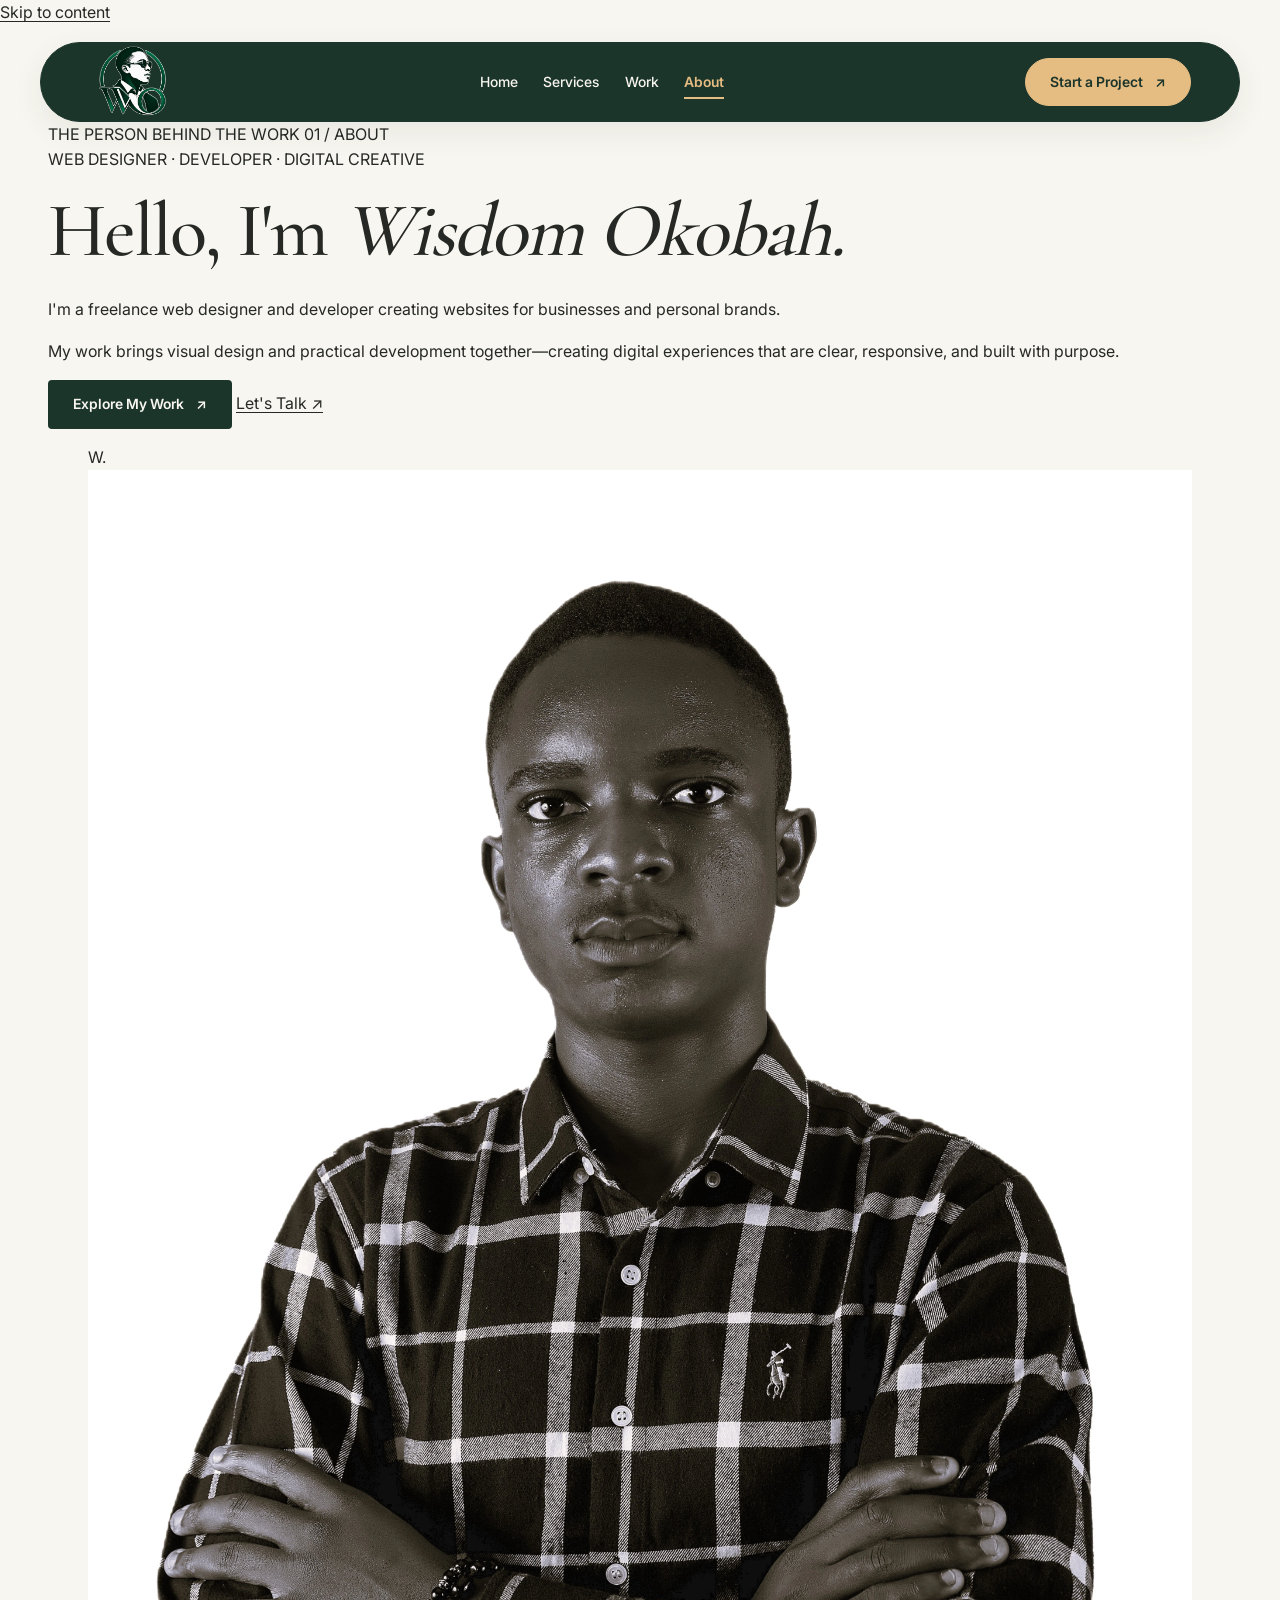
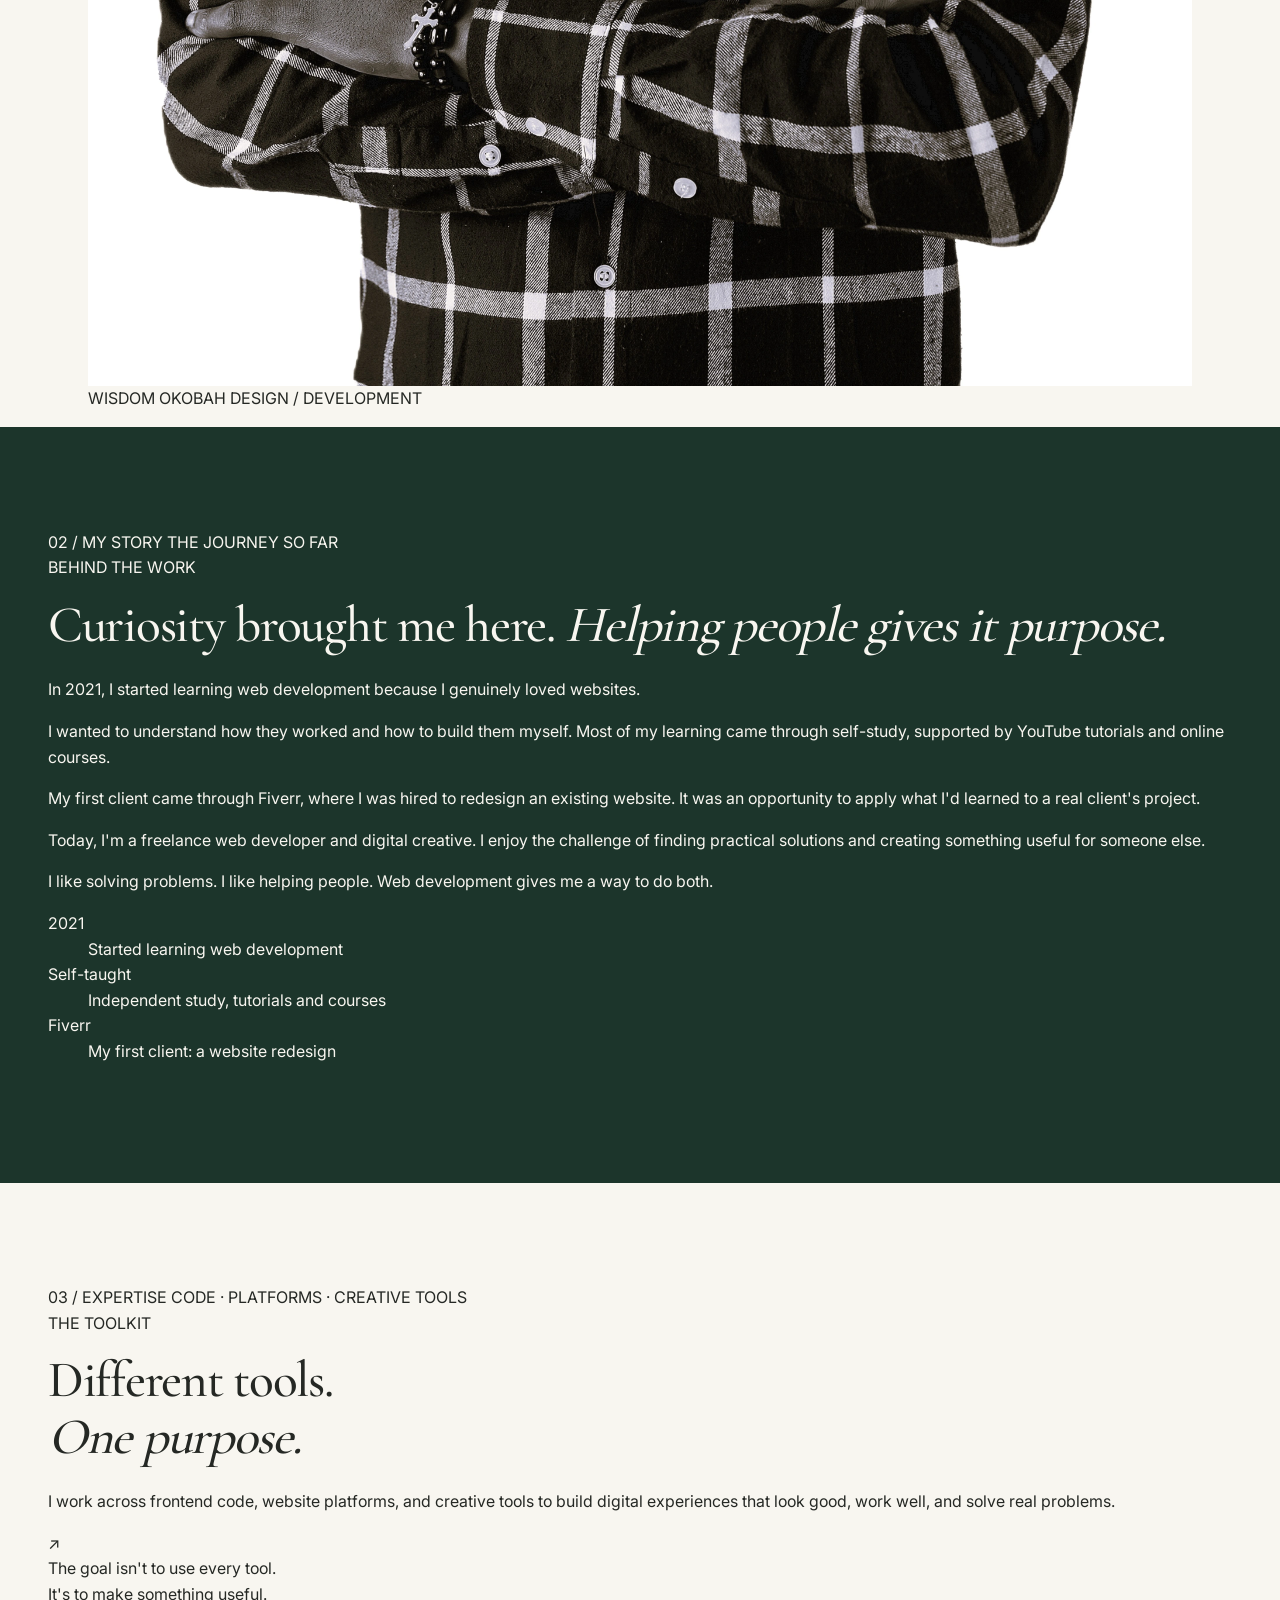
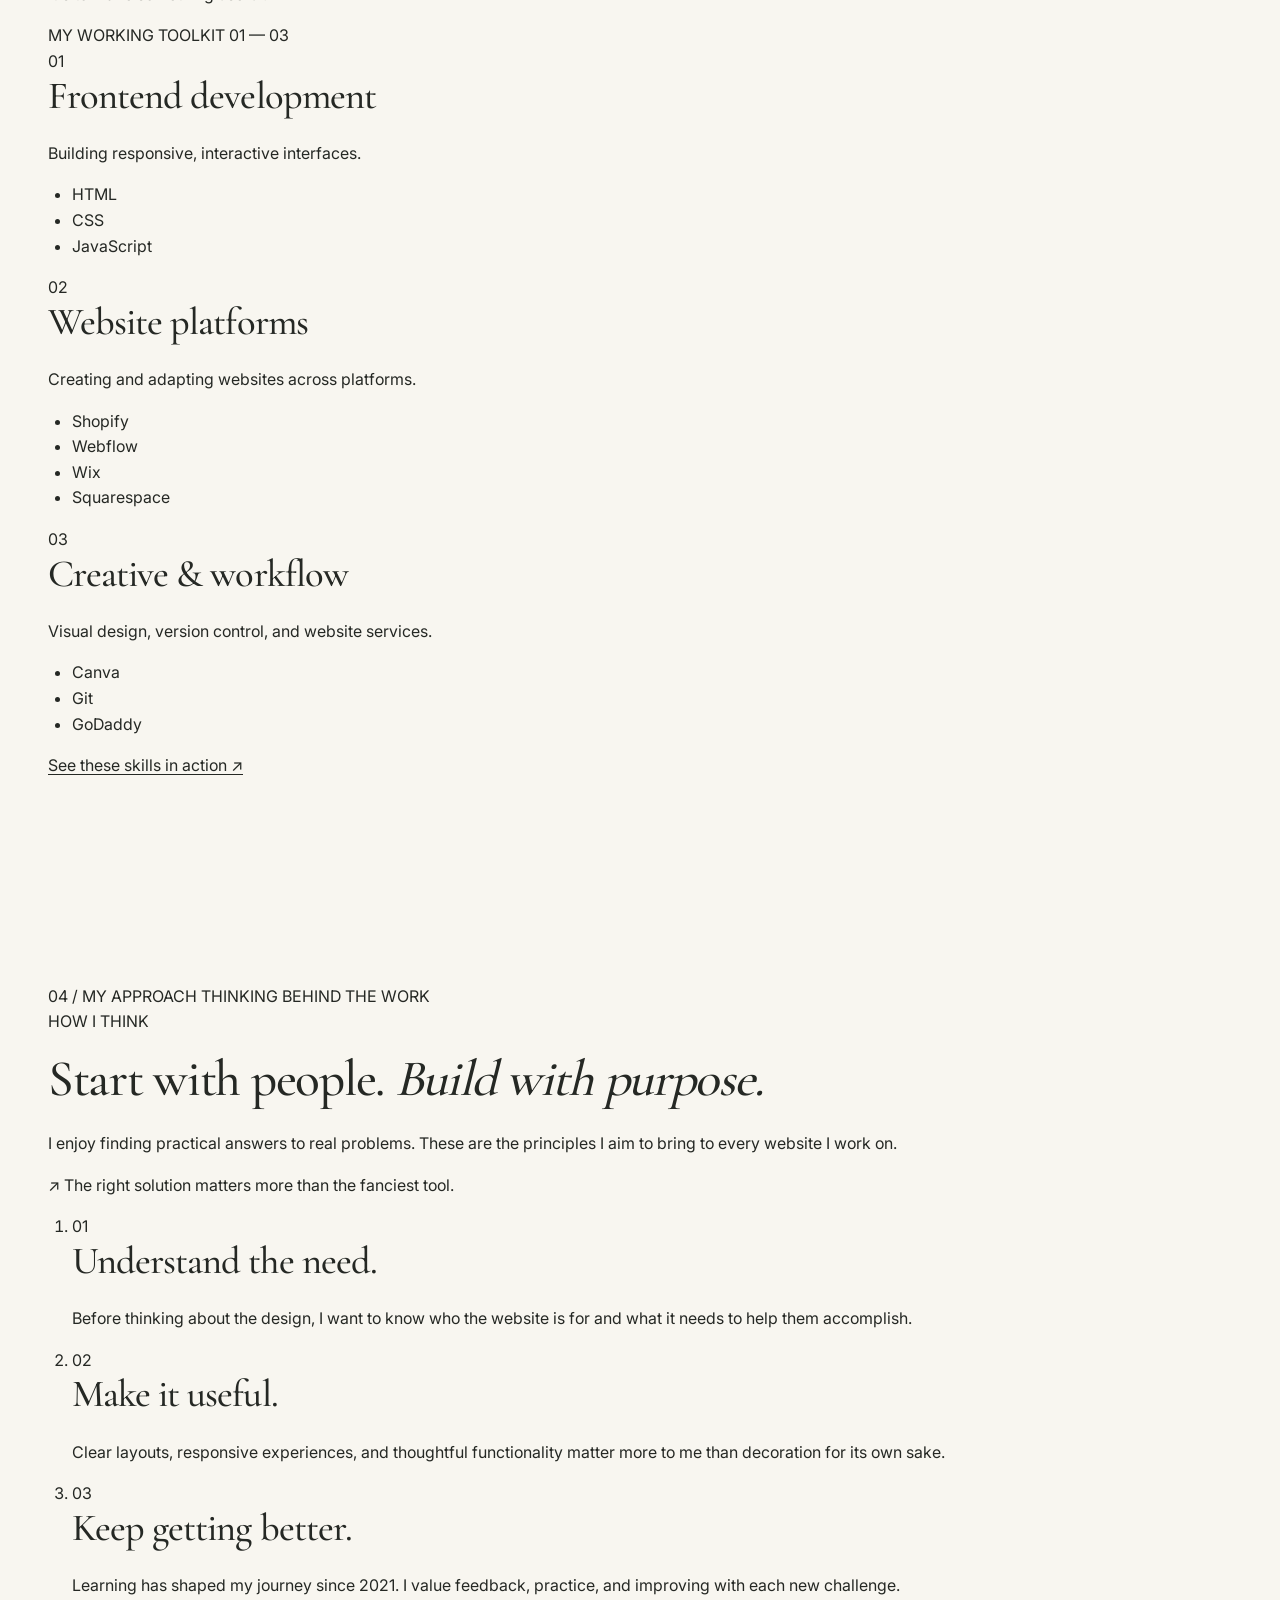
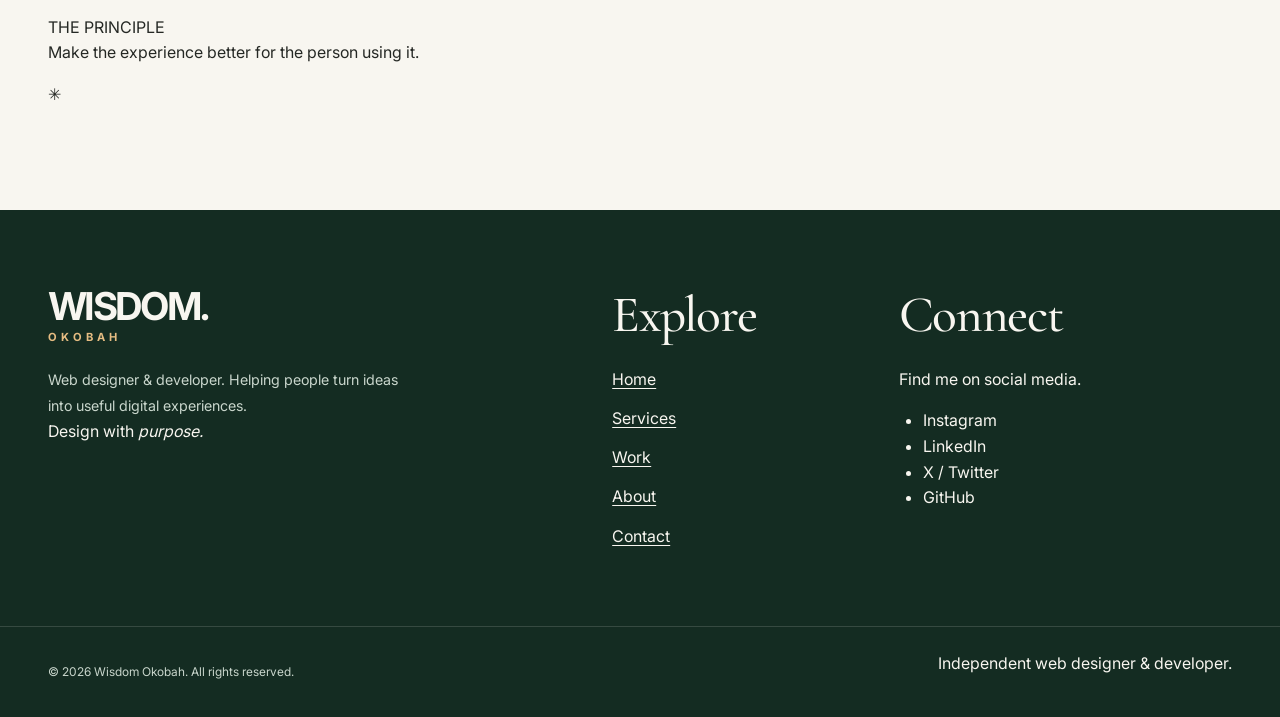
==== about/index.html @ 3812b13a "Add files via upload" ====
<!DOCTYPE html>
<html lang="en">
<head>
  <meta charset="UTF-8">
  <meta name="viewport"
        content="width=device-width, initial-scale=1.0">
  <meta name="theme-color" content="#1C352B">

  <meta
    name="description"
    content="Meet Wisdom Okobah, a freelance web designer and developer creating thoughtful websites for businesses and personal brands."
  >

  <title>About Wisdom Okobah | Web Designer &amp; Developer</title>

  <meta property="og:type" content="profile">
  <meta property="og:title" content="About Wisdom Okobah | Web Designer &amp; Developer">
  <meta property="og:description" content="Meet Wisdom Okobah, a freelance web designer and developer creating thoughtful websites for businesses and personal brands.">
  <meta name="twitter:card" content="summary">
  <meta name="twitter:title" content="About Wisdom Okobah | Web Designer &amp; Developer">
  <meta name="twitter:description" content="Meet Wisdom Okobah, a freelance web designer and developer creating thoughtful websites for businesses and personal brands.">

  <script type="application/ld+json">
    {
      "@context": "https://schema.org",
      "@type": "ProfilePage",
      "mainEntity": {
        "@type": "Person",
        "name": "Wisdom Okobah",
        "jobTitle": "Web Designer and Developer",
        "description": "Freelance web designer and developer creating thoughtful websites for businesses and personal brands."
      }
    }
  </script>

  <!-- Existing shared stylesheet -->
  <link
    rel="stylesheet"
    href="../assets/css/main.css"
  >

  <!-- Dedicated About page stylesheet -->
  <link
    rel="stylesheet"
    href="../assets/css/about.css"
  >

  <link
    rel="icon"
    href="../assets/images/logo/favicon.ico"
    sizes="any"
  >

  <script
    type="module"
    src="../assets/js/main.js"
  ></script>
  <script src="../assets/js/animations.js" defer></script>
</head>

<body class="about-page">

  <a class="about-skip-link" href="#main-content">
    Skip to content
  </a>

  <!-- SHARED SITE HEADER -->
  <header class="site-header">
    <div class="container site-header__inner">

      <a
        href="../"
        class="site-brand"
        aria-label="Wisdom Okobah — Home"
      >
        <img
          src="../assets/images/logo/logo-dark-header.png"
          alt=""
          class="site-brand__logo"
          width="90"
          height="78"
        >
      </a>

      <!-- Desktop navigation -->
      <nav
        class="site-nav"
        aria-label="Desktop primary navigation"
      >
        <ul class="site-nav__list">
          <li class="site-nav__item">
            <a href="../" class="site-nav__link">
              Home
            </a>
          </li>

          <li class="site-nav__item">
            <a href="../services/" class="site-nav__link">
              Services
            </a>
          </li>

          <li class="site-nav__item">
            <a href="../work/" class="site-nav__link">
              Work
            </a>
          </li>

          <li class="site-nav__item">
            <a
              href="./"
              class="site-nav__link"
              aria-current="page"
            >
              About
            </a>
          </li>
        </ul>
      </nav>

      <div class="site-header__actions">
        <a
          href="../contact/"
          class="button button--primary site-header__cta"
        >
          Start a Project
          <span aria-hidden="true">&nearr;</span>
        </a>
      </div>

      <!-- Existing mobile menu control -->
      <button
        type="button"
        class="menu-toggle"
        id="menu-toggle"
        aria-controls="mobile-navigation"
        aria-expanded="false"
        aria-label="Open navigation menu"
        hidden
      >
        <span class="menu-toggle__label" aria-hidden="true">
          Menu
        </span>

        <span class="menu-toggle__icon" aria-hidden="true">
          <span class="menu-toggle__line"></span>
          <span class="menu-toggle__line"></span>
          <span class="menu-toggle__line"></span>
        </span>
      </button>
    </div>

    <!-- Mobile navigation -->
    <nav
      class="mobile-nav"
      id="mobile-navigation"
      aria-label="Mobile primary navigation"
    >
      <div class="container mobile-nav__inner">

        <ul class="mobile-nav__list">
          <li class="mobile-nav__item">
            <a href="../" class="mobile-nav__link">
              Home
              <span class="mobile-nav__arrow" aria-hidden="true">&nearr;</span>
            </a>
          </li>

          <li class="mobile-nav__item">
            <a href="../services/" class="mobile-nav__link">
              Services
              <span class="mobile-nav__arrow" aria-hidden="true">&nearr;</span>
            </a>
          </li>

          <li class="mobile-nav__item">
            <a href="../work/" class="mobile-nav__link">
              Work
              <span class="mobile-nav__arrow" aria-hidden="true">&nearr;</span>
            </a>
          </li>

          <li class="mobile-nav__item">
            <a
              href="./"
              class="mobile-nav__link"
              aria-current="page"
            >
              About
              <span class="mobile-nav__arrow" aria-hidden="true">&nearr;</span>
            </a>
          </li>
        </ul>

        <div class="mobile-nav__actions">
          <a
            href="../contact/"
            class="button button--primary mobile-nav__cta"
          >
            Start a Project
            <span aria-hidden="true">&nearr;</span>
          </a>
        </div>

      </div>
    </nav>
  </header>

  <!-- MAIN CONTENT -->
  <main id="main-content">

    <!-- ABOUT PAGE HERO -->
    <section
      class="about-hero"
      aria-labelledby="about-hero-title"
    >
      <div class="container">

        <!-- Editorial masthead -->
        <div class="about-hero__masthead" aria-hidden="true">
          <span>THE PERSON BEHIND THE WORK</span>
          <span>01 / ABOUT</span>
        </div>

        <div class="about-hero__grid">

          <!-- Introduction -->
          <div class="about-hero__copy">

            <p class="about-hero__eyebrow">
              WEB DESIGNER · DEVELOPER · DIGITAL CREATIVE
            </p>

            <h1
              class="about-hero__title"
              id="about-hero-title"
            >
              Hello, I'm
              <em>Wisdom Okobah.</em>
            </h1>

            <span
              class="about-hero__rule"
              aria-hidden="true"
            ></span>

            <p class="about-hero__lead">
              I'm a freelance web designer and developer
              creating websites for businesses and
              personal brands.
            </p>

            <p class="about-hero__description">
              My work brings visual design and practical
              development together—creating digital
              experiences that are clear, responsive,
              and built with purpose.
            </p>

            <div class="about-hero__actions">
              <a
                href="../work/"
                class="button button--primary"
              >
                Explore My Work
                <span aria-hidden="true">&nearr;</span>
              </a>

              <a
                href="../contact/"
                class="about-hero__text-link"
              >
                Let's Talk
                <span aria-hidden="true">&nearr;</span>
              </a>
            </div>
          </div>

          <!-- Existing portrait -->
          <figure class="about-hero__portrait">

            <div class="about-hero__portrait-stage">
              <span
                class="about-hero__monogram"
                aria-hidden="true"
              >W.</span>

              <div class="about-hero__portrait-mat">
                <img
                  src="../assets/images/wisdom-portrait.webp"
                  alt="Portrait of Wisdom Okobah"
                  width="3776"
                  height="5184"
                  fetchpriority="high"
                  decoding="async"
                >
              </div>
            </div>

            <figcaption class="about-hero__caption">
              <span>WISDOM OKOBAH</span>
              <span>DESIGN / DEVELOPMENT</span>
            </figcaption>

          </figure>

        </div>
      </div>
    </section>

    
<!-- =========================================
     LESSON 2: MY STORY
     ========================================= -->

<section
  class="about-story section section--dark"
  id="my-story"
  aria-labelledby="about-story-title"
>
  <div class="container">

    <!-- Section identification -->
    <div class="about-story__meta" aria-hidden="true">
      <span>02 / MY STORY</span>
      <span>THE JOURNEY SO FAR</span>
    </div>

    <!-- Editorial story layout -->
    <div class="about-story__layout">

      <!-- Left: Editorial heading -->
      <div class="about-story__heading">

        <p class="about-story__eyebrow">
          BEHIND THE WORK
        </p>

        <h2
          id="about-story-title"
          class="about-story__title"
        >
          Curiosity brought me here.
          <em>
            Helping people gives it purpose.
          </em>
        </h2>

      </div>

      <!-- Right: Personal story -->
      <div class="about-story__content">

        <p class="about-story__lead">
          In 2021, I started learning web development
          because I genuinely loved websites.
        </p>

        <p>
          I wanted to understand how they worked and
          how to build them myself. Most of my learning
          came through self-study, supported by YouTube
          tutorials and online courses.
        </p>

        <p>
          My first client came through Fiverr, where
          I was hired to redesign an existing website.
          It was an opportunity to apply what I'd
          learned to a real client's project.
        </p>

        <p>
          Today, I'm a freelance web developer and
          digital creative. I enjoy the challenge of
          finding practical solutions and creating
          something useful for someone else.
        </p>

        <!-- Personal philosophy -->
        <p class="about-story__statement">
          I like solving problems. I like helping
          people. Web development gives me a way
          to do both.
        </p>

      </div>
    </div>

    <!-- Career milestones -->
    <dl
      class="about-story__milestones"
      aria-label="My journey at a glance"
    >

      <div class="about-story__milestone">
        <dt>2021</dt>
        <dd>Started learning web development</dd>
      </div>

      <div class="about-story__milestone">
        <dt>Self-taught</dt>
        <dd>
          Independent study, tutorials and courses
        </dd>
      </div>

      <div class="about-story__milestone">
        <dt>Fiverr</dt>
        <dd>My first client: a website redesign</dd>
      </div>

    </dl>

  </div>
</section>
<!-- END: MY STORY -->



<!-- LESSON 3: MODERN SKILLS & EXPERTISE -->
<section
  class="about-expertise section section--light"
  id="expertise"
  aria-labelledby="about-expertise-title"
>
  <div class="container">

    <div class="about-expertise__topline" aria-hidden="true">
      <span>03 / EXPERTISE</span>
      <span>CODE · PLATFORMS · CREATIVE TOOLS</span>
    </div>

    <div class="about-expertise__layout">

      <!-- Editorial introduction -->
      <div class="about-expertise__intro">
        <p class="about-expertise__eyebrow">
          THE TOOLKIT
        </p>

        <h2
          class="about-expertise__title"
          id="about-expertise-title"
        >
          Different tools.<br>
          <em>One purpose.</em>
        </h2>

        <p class="about-expertise__summary">
          I work across frontend code, website platforms,
          and creative tools to build digital experiences
          that look good, work well, and solve real problems.
        </p>

        <div class="about-expertise__principle">
          <span
            class="about-expertise__principle-mark"
            aria-hidden="true"
          >↗</span>
          <p>
            The goal isn't to use every tool.<br>
            It's to make something useful.
          </p>
        </div>
      </div>

      <!-- Capabilities panel -->
      <div class="about-expertise__panel">

        <div class="about-expertise__panel-header">
          <span>MY WORKING TOOLKIT</span>
          <span>01 — 03</span>
        </div>

        <div class="about-expertise__groups">

          <!-- Frontend -->
          <div class="about-expertise__group">
            <div class="about-expertise__group-heading">
              <span
                class="about-expertise__index"
                aria-hidden="true"
              >01</span>
              <h3>Frontend development</h3>
            </div>

            <p>Building responsive, interactive interfaces.</p>

            <ul
              class="about-expertise__skills"
              aria-label="Frontend development tools"
            >
              <li>HTML</li>
              <li>CSS</li>
              <li>JavaScript</li>
            </ul>
          </div>

          <!-- Website platforms -->
          <div class="about-expertise__group">
            <div class="about-expertise__group-heading">
              <span
                class="about-expertise__index"
                aria-hidden="true"
              >02</span>
              <h3>Website platforms</h3>
            </div>

            <p>
              Creating and adapting websites across platforms.
            </p>

            <ul
              class="about-expertise__skills"
              aria-label="Website platforms"
            >
              <li>Shopify</li>
              <li>Webflow</li>
              <li>Wix</li>
              <li>Squarespace</li>
            </ul>
          </div>

          <!-- Creative and workflow -->
          <div class="about-expertise__group">
            <div class="about-expertise__group-heading">
              <span
                class="about-expertise__index"
                aria-hidden="true"
              >03</span>
              <h3>Creative &amp; workflow</h3>
            </div>

            <p>
              Visual design, version control, and website services.
            </p>

            <ul
              class="about-expertise__skills"
              aria-label="Creative and workflow tools"
            >
              <li>Canva</li>
              <li>Git</li>
              <li>GoDaddy</li>
            </ul>
          </div>

        </div>

        <a
          class="about-expertise__work-link"
          href="../work/"
        >
          See these skills in action
          <span aria-hidden="true">↗</span>
        </a>

      </div>
    </div>
  </div>
</section>
<!-- END: MODERN SKILLS & EXPERTISE -->


<!-- =========================================
     LESSON 4: MY APPROACH
     ========================================= -->
<section
  class="about-approach section"
  id="approach"
  aria-labelledby="about-approach-title"
>
  <div class="container">

    <div class="about-approach__meta" aria-hidden="true">
      <span>04 / MY APPROACH</span>
      <span>THINKING BEHIND THE WORK</span>
    </div>

    <div class="about-approach__layout">

      <!-- Personal philosophy -->
      <div class="about-approach__intro">
        <p class="about-approach__eyebrow">
          HOW I THINK
        </p>

        <h2
          class="about-approach__title"
          id="about-approach-title"
        >
          Start with people.
          <em>Build with purpose.</em>
        </h2>

        <p class="about-approach__summary">
          I enjoy finding practical answers to real
          problems. These are the principles I aim to
          bring to every website I work on.
        </p>

        <p class="about-approach__note">
          <span aria-hidden="true">↗</span>
          The right solution matters more than
          the fanciest tool.
        </p>
      </div>

      <!-- Three guiding principles -->
      <ol class="about-approach__principles">

        <li class="about-approach__principle">
          <span
            class="about-approach__number"
            aria-hidden="true"
          >01</span>

          <div>
            <h3>Understand the need.</h3>
            <p>
              Before thinking about the design, I want
              to know who the website is for and what
              it needs to help them accomplish.
            </p>
          </div>
        </li>

        <li class="about-approach__principle">
          <span
            class="about-approach__number"
            aria-hidden="true"
          >02</span>

          <div>
            <h3>Make it useful.</h3>
            <p>
              Clear layouts, responsive experiences,
              and thoughtful functionality matter
              more to me than decoration for its
              own sake.
            </p>
          </div>
        </li>

        <li class="about-approach__principle">
          <span
            class="about-approach__number"
            aria-hidden="true"
          >03</span>

          <div>
            <h3>Keep getting better.</h3>
            <p>
              Learning has shaped my journey since
              2021. I value feedback, practice, and
              improving with each new challenge.
            </p>
          </div>
        </li>

      </ol>
    </div>

    <!-- Closing philosophy -->
    <div class="about-approach__closing">
      <span class="about-approach__closing-label">
        THE PRINCIPLE
      </span>

      <p>
        Make the experience better for the
        person using it.
      </p>

      <span
        class="about-approach__closing-star"
        aria-hidden="true"
      >✳</span>
    </div>

  </div>
</section>
<!-- END: MY APPROACH -->



  </main>

  <footer class="site-footer" id="site-footer">
    <div class="footer-main"><div class="container footer-main__grid">
      <div class="footer-brand"><a href="../" class="footer-brand__link" aria-label="Wisdom Okobah — Home"><span class="footer-brand__primary">WISDOM.</span><span class="footer-brand__secondary">OKOBAH</span></a><p class="footer-brand__description">Web designer &amp; developer. Helping people turn ideas into useful digital experiences.</p><p class="footer-brand__signature">Design with <em>purpose.</em></p></div>
      <nav class="footer-nav" aria-label="Footer navigation"><h2 class="footer-heading">Explore</h2><ul class="footer-nav__list"><li><a href="../">Home</a></li><li><a href="../services/">Services</a></li><li><a href="../work/">Work</a></li><li><a href="../about/">About</a></li><li><a href="../contact/">Contact</a></li></ul></nav>
      <div class="footer-socials"><h2 class="footer-heading">Connect</h2><p class="footer-socials__description">Find me on social media.</p><ul class="footer-socials__list" aria-label="Social media platforms"><li><span class="footer-social footer-social--pending">Instagram</span></li><li><span class="footer-social footer-social--pending">LinkedIn</span></li><li><span class="footer-social footer-social--pending">X / Twitter</span></li><li><span class="footer-social footer-social--pending">GitHub</span></li></ul></div>
    </div></div>
    <div class="footer-bottom"><div class="container footer-bottom__inner"><p class="footer-bottom__copyright">&copy; 2026 Wisdom Okobah. All rights reserved.</p><p class="footer-bottom__note">Independent web designer &amp; developer.</p></div></div>
  </footer>

</body>
</html>
---- assets/css/main.css ----
/* =========================================
   WISDOM OKOBAH — MAIN STYLESHEET
   ========================================= */

/* Local fonts */
@import url("./fonts.css");

/* Design tokens */
@import url("./tokens.css");

/* Base styles */
@import url("./base.css");

/* Layout */
@import url("./layout.css");

/* Site chrome */
@import url("./header.css");
@import url("./footer.css");

/* Home page sections */
@import url("./hero.css");

@import url("./credibility-strip.css");

@import url("./problem-solution.css");

@import url("./services-overview.css");

@import url("./featured-projects.css");

@import url("./why-work-with-me.css");

@import url("./signature-offer.css");

@import url("./testimonials.css");

@import url("./final-cta.css");
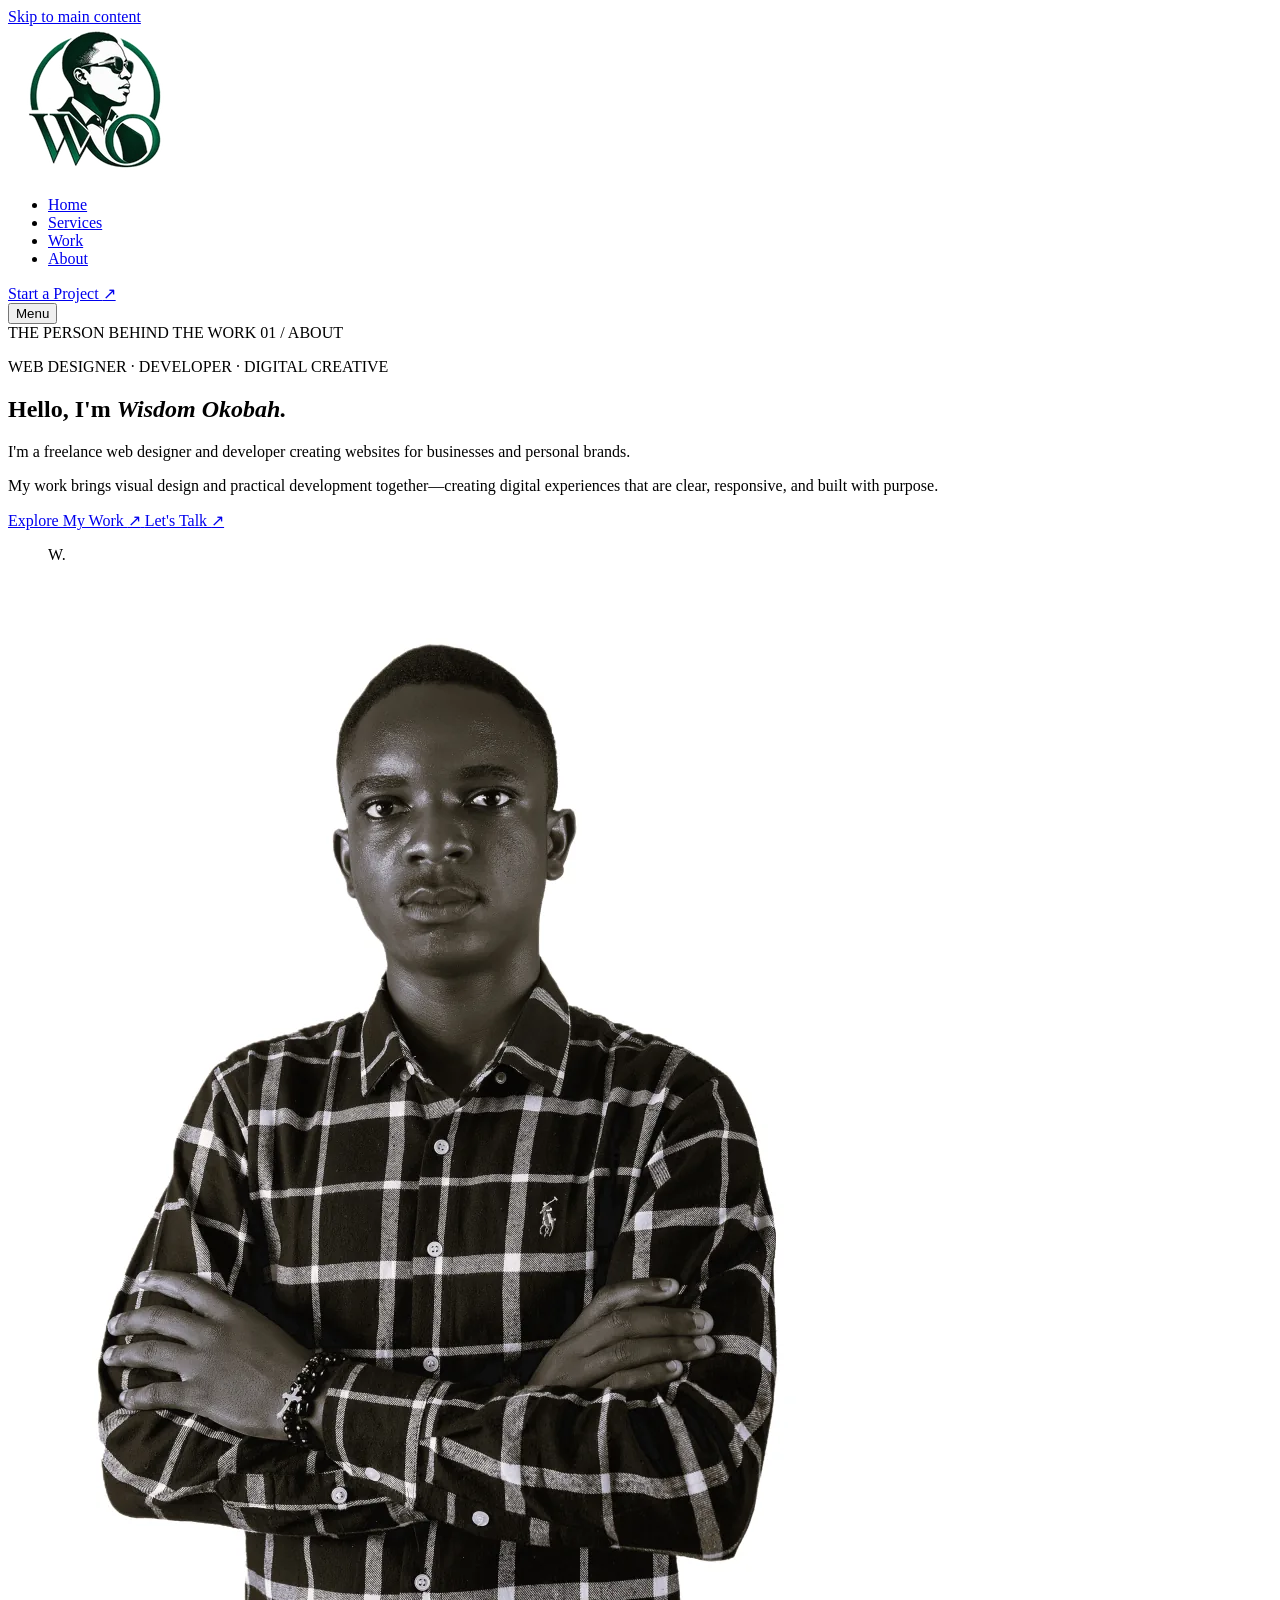
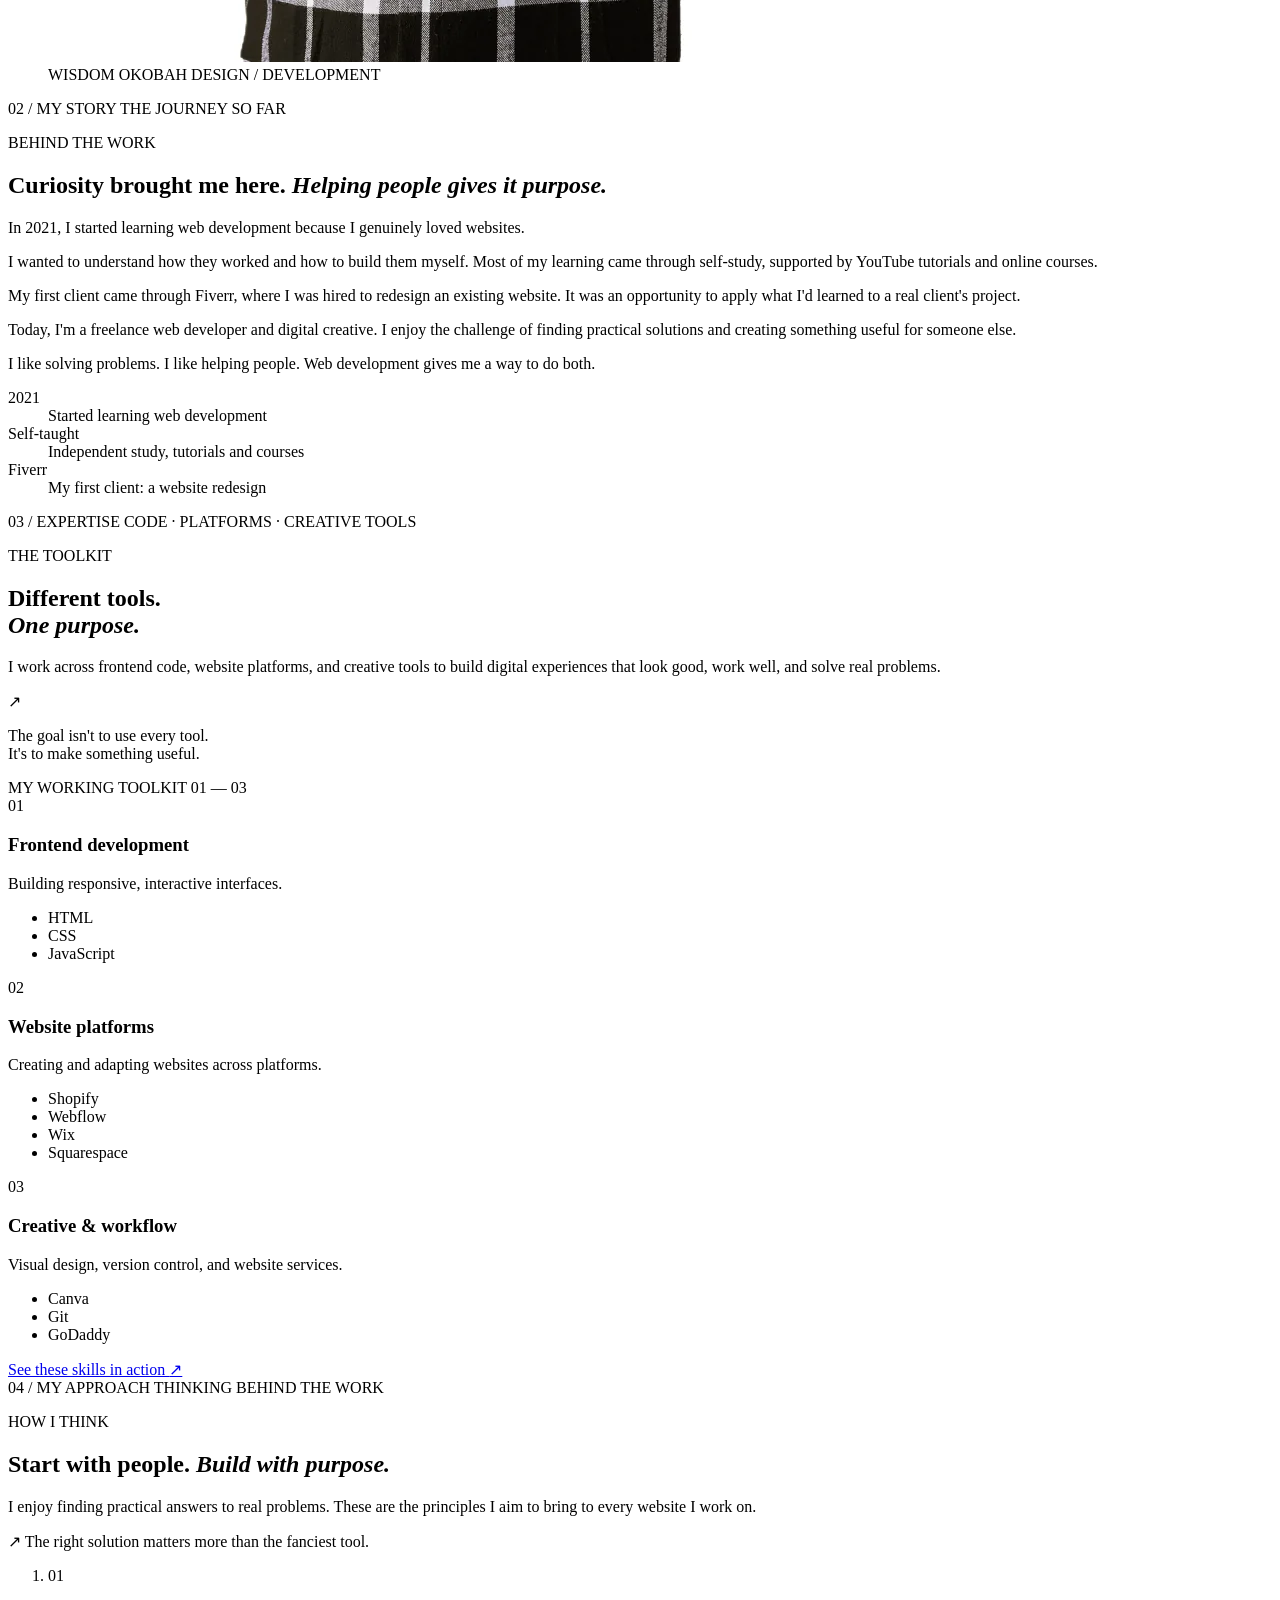
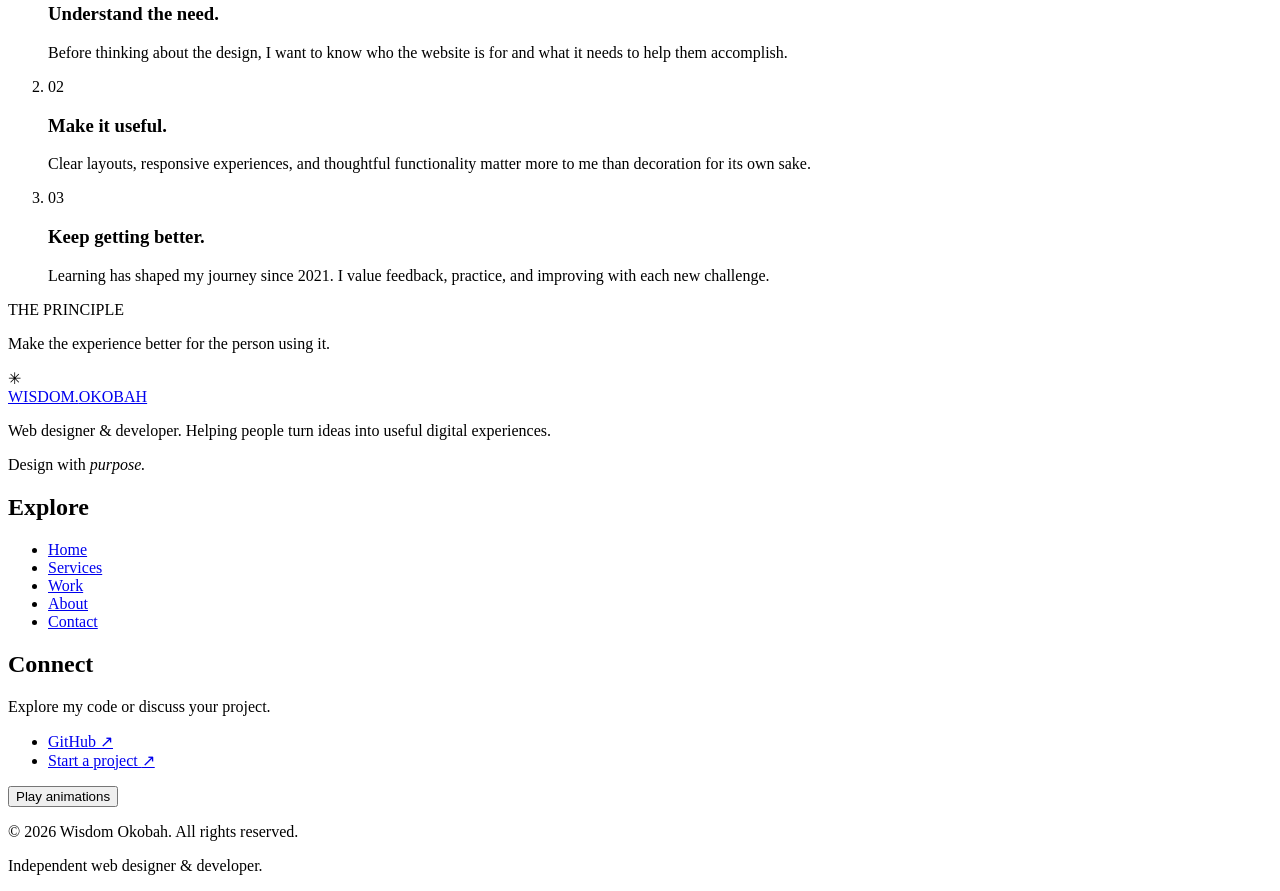
==== commit 00255087: "Prepare portfolio navigation, assets, accessibility, and GitHub Pages release" ====
--- a/about/index.html
+++ b/about/index.html
@@ -17,7 +17,7 @@
   <meta property="og:type" content="profile">
   <meta property="og:title" content="About Wisdom Okobah | Web Designer &amp; Developer">
   <meta property="og:description" content="Meet Wisdom Okobah, a freelance web designer and developer creating thoughtful websites for businesses and personal brands.">
-  <meta name="twitter:card" content="summary">
+  <meta name="twitter:card" content="summary_large_image">
   <meta name="twitter:title" content="About Wisdom Okobah | Web Designer &amp; Developer">
   <meta name="twitter:description" content="Meet Wisdom Okobah, a freelance web designer and developer creating thoughtful websites for businesses and personal brands.">
 
@@ -27,6 +27,9 @@
       "@type": "ProfilePage",
       "mainEntity": {
         "@type": "Person",
+      "url": "https://wiseblaizer-crypto.github.io/wisdom-okobah-portfolio/",
+      "image": "https://wiseblaizer-crypto.github.io/wisdom-okobah-portfolio/assets/images/wisdom-portrait-800w.webp",
+      "sameAs": ["https://github.com/wiseblaizer-crypto"],
         "name": "Wisdom Okobah",
         "jobTitle": "Web Designer and Developer",
         "description": "Freelance web designer and developer creating thoughtful websites for businesses and personal brands."
@@ -35,21 +38,15 @@
   </script>
 
   <!-- Existing shared stylesheet -->
-  <link
-    rel="stylesheet"
-    href="../assets/css/main.css"
-  >
+  <link rel="stylesheet" href="../assets/css/about.bundle.css">
 
   <!-- Dedicated About page stylesheet -->
-  <link
-    rel="stylesheet"
-    href="../assets/css/about.css"
-  >
+
 
   <link
     rel="icon"
-    href="../assets/images/logo/favicon.ico"
-    sizes="any"
+    href="../assets/images/logo/favicon-32.png"
+    sizes="32x32"
   >
 
   <script
@@ -57,158 +54,215 @@
     src="../assets/js/main.js"
   ></script>
   <script src="../assets/js/animations.js" defer></script>
+
+  <link rel="canonical" href="https://wiseblaizer-crypto.github.io/wisdom-okobah-portfolio/about/">
+  <meta property="og:url" content="https://wiseblaizer-crypto.github.io/wisdom-okobah-portfolio/about/">
+  <meta property="og:image" content="https://wiseblaizer-crypto.github.io/wisdom-okobah-portfolio/assets/images/logo/og-image.jpg">
+  <meta property="og:image:width" content="1200">
+  <meta property="og:image:height" content="630">
+  <meta property="og:image:alt" content="Wisdom Okobah — Web Designer and Developer">
+  <meta property="og:site_name" content="Wisdom Okobah">
+  <meta name="twitter:image" content="https://wiseblaizer-crypto.github.io/wisdom-okobah-portfolio/assets/images/logo/og-image.jpg">
+  <link rel="preload" href="../assets/fonts/cormorant/CormorantGaramond-variable.woff2" as="font" type="font/woff2" crossorigin>
 </head>
 
 <body class="about-page">
-
-  <a class="about-skip-link" href="#main-content">
-    Skip to content
-  </a>
+  <a class="skip-link" href="#main-content">Skip to main content</a>
+
+
 
   <!-- SHARED SITE HEADER -->
   <header class="site-header">
-    <div class="container site-header__inner">
+
+  <div class="container site-header__inner">
+
+<!-- BRAND LOGO -->
+
+<a
+  href="../"
+  class="site-brand"
+  aria-label="Wisdom Okobah — Home"
+>
+  <img
+    src="../assets/images/logo/logo-dark-header-180w.webp"
+    alt="Wisdom Okobah Logo"
+    class="site-brand__logo"
+   width="180" height="150">
+</a>
+
+    <!-- DESKTOP NAVIGATION -->
+
+    <nav
+      class="site-nav"
+      aria-label="Desktop primary navigation"
+    >
+
+      <ul class="site-nav__list">
+
+        <li class="site-nav__item">
+          <a
+            href="../"
+            class="site-nav__link"
+          >
+            Home
+          </a>
+        </li>
+
+        <li class="site-nav__item">
+          <a
+            href="../services/"
+            class="site-nav__link"
+          >
+            Services
+          </a>
+        </li>
+
+        <li class="site-nav__item">
+          <a
+            href="../work/"
+            class="site-nav__link"
+          >
+            Work
+          </a>
+        </li>
+
+        <li class="site-nav__item">
+          <a
+            href="../about/" class="site-nav__link" aria-current="page"
+          >
+            About
+          </a>
+        </li>
+
+      </ul>
+
+    </nav>
+
+    <!-- DESKTOP PRIMARY ACTION -->
+
+    <div class="site-header__actions">
 
       <a
-        href="../"
-        class="site-brand"
-        aria-label="Wisdom Okobah — Home"
+        href="../contact/"
+        class="button button--primary site-header__cta"
       >
-        <img
-          src="../assets/images/logo/logo-dark-header.png"
-          alt=""
-          class="site-brand__logo"
-          width="90"
-          height="78"
-        >
+        Start a Project
+        <span aria-hidden="true">&nearr;</span>
       </a>
 
-      <!-- Desktop navigation -->
-      <nav
-        class="site-nav"
-        aria-label="Desktop primary navigation"
-      >
-        <ul class="site-nav__list">
-          <li class="site-nav__item">
-            <a href="../" class="site-nav__link">
-              Home
-            </a>
-          </li>
-
-          <li class="site-nav__item">
-            <a href="../services/" class="site-nav__link">
-              Services
-            </a>
-          </li>
-
-          <li class="site-nav__item">
-            <a href="../work/" class="site-nav__link">
-              Work
-            </a>
-          </li>
-
-          <li class="site-nav__item">
-            <a
-              href="./"
-              class="site-nav__link"
-              aria-current="page"
-            >
-              About
-            </a>
-          </li>
-        </ul>
-      </nav>
-
-      <div class="site-header__actions">
+    </div>
+
+    <!-- MOBILE MENU BUTTON -->
+
+    <button
+      type="button"
+      class="menu-toggle"
+      id="menu-toggle"
+      aria-controls="mobile-navigation"
+      aria-expanded="false"
+      aria-label="Open navigation menu"
+      hidden
+    >
+
+      <span class="menu-toggle__label" aria-hidden="true">
+        Menu
+      </span>
+
+      <span class="menu-toggle__icon" aria-hidden="true">
+        <span class="menu-toggle__line"></span>
+        <span class="menu-toggle__line"></span>
+        <span class="menu-toggle__line"></span>
+      </span>
+
+    </button>
+
+  </div>
+
+  <!-- MOBILE NAVIGATION -->
+
+  <nav
+    class="mobile-nav"
+    id="mobile-navigation"
+    aria-label="Mobile primary navigation"
+  >
+
+    <div class="container mobile-nav__inner">
+
+      <ul class="mobile-nav__list">
+
+        <li class="mobile-nav__item">
+          <a
+            href="../"
+            class="mobile-nav__link"
+          >
+            Home
+            <span class="mobile-nav__arrow" aria-hidden="true">
+              &nearr;
+            </span>
+          </a>
+        </li>
+
+        <li class="mobile-nav__item">
+
+<a
+  href="../services/"
+  class="mobile-nav__link"
+>
+  Services
+  <span class="mobile-nav__arrow" aria-hidden="true">
+    &nearr;
+  </span>
+</a>
+
+        </li>
+
+        <li class="mobile-nav__item">
+          <a
+            href="../work/"
+            class="mobile-nav__link"
+          >
+            Work
+            <span class="mobile-nav__arrow" aria-hidden="true">
+              &nearr;
+            </span>
+          </a>
+        </li>
+
+        <li class="mobile-nav__item">
+          <a
+            href="../about/" class="mobile-nav__link" aria-current="page"
+          >
+            About
+            <span class="mobile-nav__arrow" aria-hidden="true">
+              &nearr;
+            </span>
+          </a>
+        </li>
+
+      </ul>
+
+      <!-- MOBILE PRIMARY ACTION -->
+
+      <div class="mobile-nav__actions">
+
         <a
           href="../contact/"
-          class="button button--primary site-header__cta"
+          class="button button--primary mobile-nav__cta"
         >
           Start a Project
           <span aria-hidden="true">&nearr;</span>
         </a>
-      </div>
-
-      <!-- Existing mobile menu control -->
-      <button
-        type="button"
-        class="menu-toggle"
-        id="menu-toggle"
-        aria-controls="mobile-navigation"
-        aria-expanded="false"
-        aria-label="Open navigation menu"
-        hidden
-      >
-        <span class="menu-toggle__label" aria-hidden="true">
-          Menu
-        </span>
-
-        <span class="menu-toggle__icon" aria-hidden="true">
-          <span class="menu-toggle__line"></span>
-          <span class="menu-toggle__line"></span>
-          <span class="menu-toggle__line"></span>
-        </span>
-      </button>
-    </div>
-
-    <!-- Mobile navigation -->
-    <nav
-      class="mobile-nav"
-      id="mobile-navigation"
-      aria-label="Mobile primary navigation"
-    >
-      <div class="container mobile-nav__inner">
-
-        <ul class="mobile-nav__list">
-          <li class="mobile-nav__item">
-            <a href="../" class="mobile-nav__link">
-              Home
-              <span class="mobile-nav__arrow" aria-hidden="true">&nearr;</span>
-            </a>
-          </li>
-
-          <li class="mobile-nav__item">
-            <a href="../services/" class="mobile-nav__link">
-              Services
-              <span class="mobile-nav__arrow" aria-hidden="true">&nearr;</span>
-            </a>
-          </li>
-
-          <li class="mobile-nav__item">
-            <a href="../work/" class="mobile-nav__link">
-              Work
-              <span class="mobile-nav__arrow" aria-hidden="true">&nearr;</span>
-            </a>
-          </li>
-
-          <li class="mobile-nav__item">
-            <a
-              href="./"
-              class="mobile-nav__link"
-              aria-current="page"
-            >
-              About
-              <span class="mobile-nav__arrow" aria-hidden="true">&nearr;</span>
-            </a>
-          </li>
-        </ul>
-
-        <div class="mobile-nav__actions">
-          <a
-            href="../contact/"
-            class="button button--primary mobile-nav__cta"
-          >
-            Start a Project
-            <span aria-hidden="true">&nearr;</span>
-          </a>
-        </div>
-
-      </div>
-    </nav>
-  </header>
+
+      </div>
+
+    </div>
+
+  </nav>
+
+</header>
 
   <!-- MAIN CONTENT -->
-  <main id="main-content">
+  <main id="main-content" tabindex="-1">
 
     <!-- ABOUT PAGE HERO -->
     <section
@@ -288,13 +342,11 @@
 
               <div class="about-hero__portrait-mat">
                 <img
-                  src="../assets/images/wisdom-portrait.webp"
+                  src="../assets/images/wisdom-portrait-800w.webp"
                   alt="Portrait of Wisdom Okobah"
-                  width="3776"
-                  height="5184"
                   fetchpriority="high"
                   decoding="async"
-                >
+                 width="800" height="1098" srcset="../assets/images/wisdom-portrait-480w.webp 480w, ../assets/images/wisdom-portrait-800w.webp 800w, ../assets/images/wisdom-portrait-1200w.webp 1200w" sizes="(min-width: 1024px) 560px, 90vw" fetchpriority="high" decoding="async">
               </div>
             </div>
 
@@ -309,7 +361,7 @@
       </div>
     </section>
 
-    
+
 <!-- =========================================
      LESSON 2: MY STORY
      ========================================= -->
@@ -692,7 +744,7 @@
     <div class="footer-main"><div class="container footer-main__grid">
       <div class="footer-brand"><a href="../" class="footer-brand__link" aria-label="Wisdom Okobah — Home"><span class="footer-brand__primary">WISDOM.</span><span class="footer-brand__secondary">OKOBAH</span></a><p class="footer-brand__description">Web designer &amp; developer. Helping people turn ideas into useful digital experiences.</p><p class="footer-brand__signature">Design with <em>purpose.</em></p></div>
       <nav class="footer-nav" aria-label="Footer navigation"><h2 class="footer-heading">Explore</h2><ul class="footer-nav__list"><li><a href="../">Home</a></li><li><a href="../services/">Services</a></li><li><a href="../work/">Work</a></li><li><a href="../about/">About</a></li><li><a href="../contact/">Contact</a></li></ul></nav>
-      <div class="footer-socials"><h2 class="footer-heading">Connect</h2><p class="footer-socials__description">Find me on social media.</p><ul class="footer-socials__list" aria-label="Social media platforms"><li><span class="footer-social footer-social--pending">Instagram</span></li><li><span class="footer-social footer-social--pending">LinkedIn</span></li><li><span class="footer-social footer-social--pending">X / Twitter</span></li><li><span class="footer-social footer-social--pending">GitHub</span></li></ul></div>
+      <div class="footer-socials"><h2 class="footer-heading">Connect</h2><p class="footer-socials__description">Explore my code or discuss your project.</p><ul class="footer-socials__list"><li><a class="footer-social" href="https://github.com/wiseblaizer-crypto" target="_blank" rel="noopener noreferrer">GitHub <span aria-hidden="true">↗</span></a></li><li><a class="footer-social" href="../contact/">Start a project <span aria-hidden="true">↗</span></a></li></ul><button class="motion-toggle" type="button" data-motion-toggle aria-pressed="false" hidden>Play animations</button></div>
     </div></div>
     <div class="footer-bottom"><div class="container footer-bottom__inner"><p class="footer-bottom__copyright">&copy; 2026 Wisdom Okobah. All rights reserved.</p><p class="footer-bottom__note">Independent web designer &amp; developer.</p></div></div>
   </footer>
